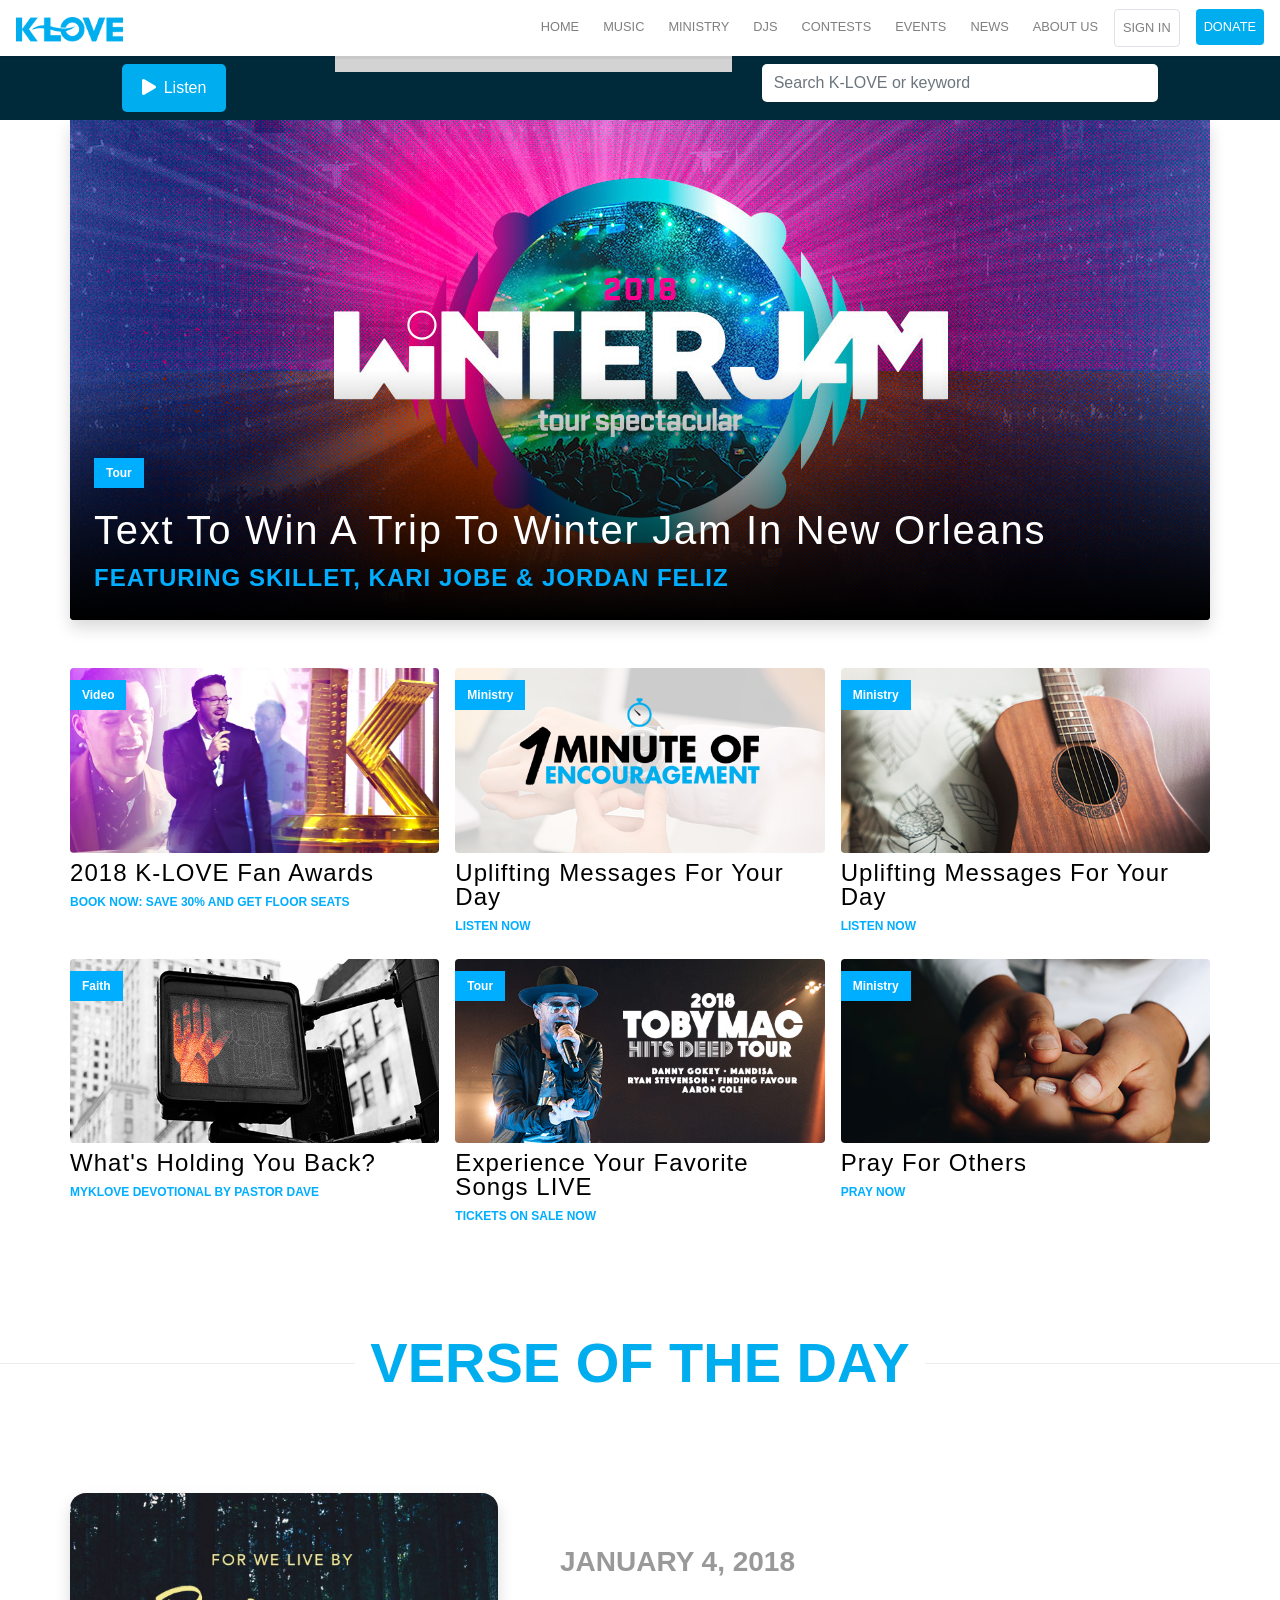
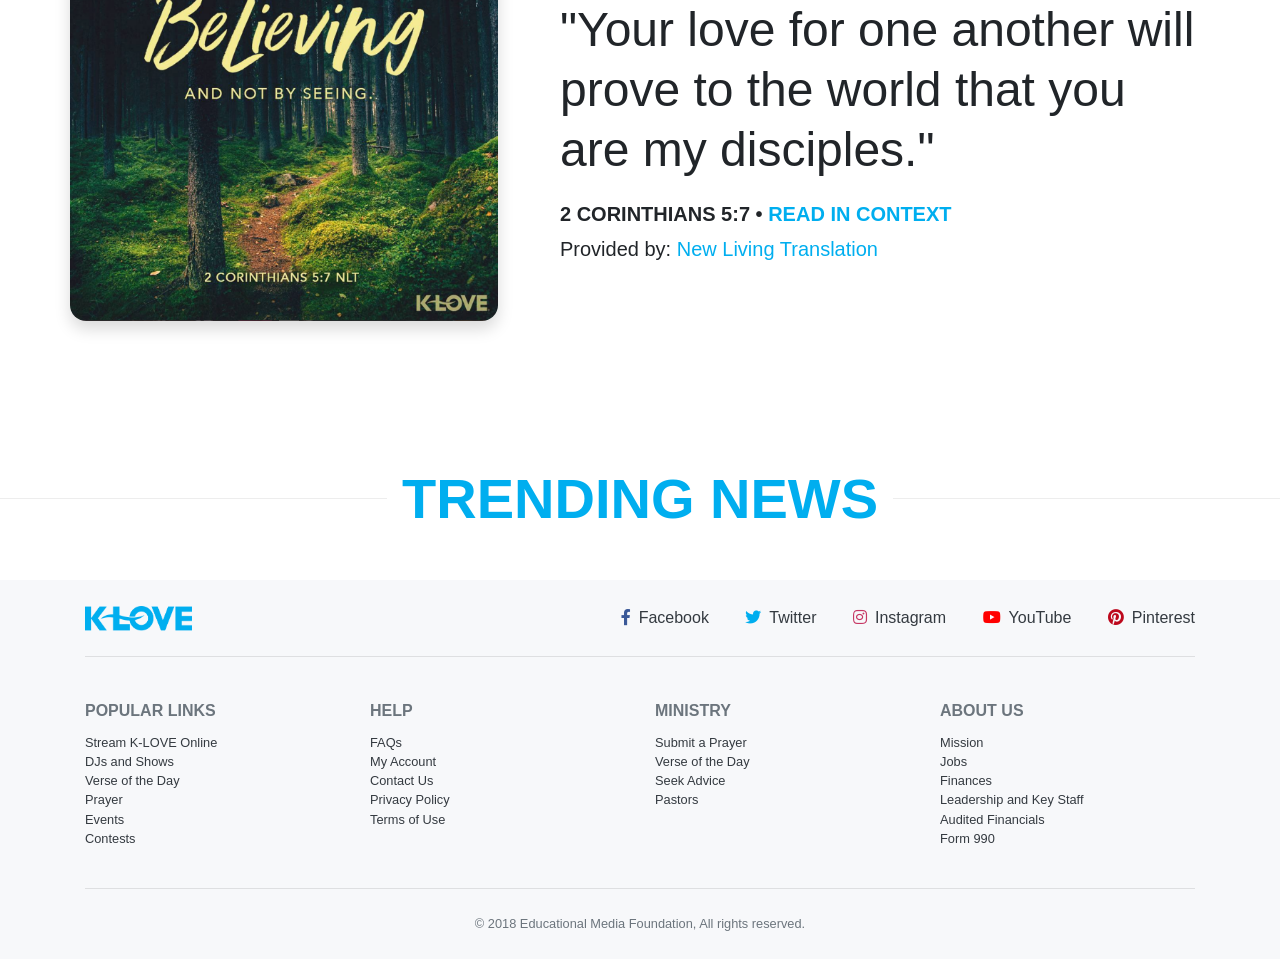
==== homepage-2.html @ 63e2ff3c "Homepage concepts" ====
<!DOCTYPE html>
<html lang="en">
    <head>
        <!-- Required meta tags -->
        <meta charset="utf-8">
        <meta name="viewport" content="width=device-width, initial-scale=1, shrink-to-fit=no">

        <title>Verse of the Day</title>

        <!-- Bootstrap CSS -->
        <link rel="stylesheet" href="https://maxcdn.bootstrapcdn.com/bootstrap/4.0.0-beta.2/css/bootstrap.min.css" integrity="sha384-PsH8R72JQ3SOdhVi3uxftmaW6Vc51MKb0q5P2rRUpPvrszuE4W1povHYgTpBfshb" crossorigin="anonymous">

        <!-- My custom CSS which should be SASS but too bad for now -->
        <link rel="stylesheet" href="css/styles.css">
        <link rel="stylesheet" href="css/jon-2.css">

        <!-- Font Awesome -->
        <link href="https://maxcdn.bootstrapcdn.com/font-awesome/4.7.0/css/font-awesome.min.css" rel="stylesheet">

        <!-- Font Awesome 5 -->
        <link href="https://use.fontawesome.com/releases/v5.0.0/css/all.css" rel="stylesheet">

    </head>

    <body>

        <!-- NAVBAR -->
        <nav class="navbar navbar-expand-lg navbar-light bg-white hard-shadow sticky-top">
            <a class="navbar-brand" href="#">
                <img src="img/logo-klove-cyan.png" height="25" alt="">
            </a>
            <button class="navbar-toggler" type="button" data-toggle="collapse" data-target="#navbarNav" aria-controls="navbarNav" aria-expanded="false" aria-label="Toggle navigation">
                <small><p class="mb-0">MENU</p></small>
            </button>
            <div class="collapse navbar-collapse justify-content-end" id="navbarNav">

                <small>
                    <ul class="navbar-nav">
                        <li class="nav-item ml-2">
                            <a class="nav-link ripple" href="#">HOME</a>
                        </li>
                        <li class="nav-item ml-2">
                            <a class="nav-link ripple" href="#">MUSIC</a>
                        </li>
                        <li class="nav-item ml-2">
                            <a class="nav-link ripple" href="#">MINISTRY</a>
                        </li>
                        <li class="nav-item ml-2">
                            <a class="nav-link ripple" href="#">DJS</a>
                        </li>
                        <li class="nav-item ml-2">
                            <a class="nav-link ripple" href="#">CONTESTS</a>
                        </li>
                        <li class="nav-item ml-2">
                            <a class="nav-link ripple" href="#">EVENTS</a>
                        </li>
                        <li class="nav-item ml-2">
                            <a class="nav-link ripple" href="#">NEWS</a>
                        </li>
                        <li class="nav-item ml-2">
                            <a class="nav-link ripple" href="#">ABOUT US</a>
                        </li>
                        <li class="nav-item">
                            <a class="nav-link rounded bg-white border mx-2" href="#">SIGN IN</a>
                        </li>
                        <li class="nav-item ml-2">
                            <a class="nav-link rounded bg-cyan text-white" href="#">DONATE</a>
                        </li>
                    </ul>
                </small>
            </div>
        </nav>

        <!-- 2ND NAVBAR -->
        <div class="container-fluid temp">
            <div class="row justify-content-center">

                <div class="col-md-2 my-2">
                    <button type="button" class="btn btn-primary ripple"><i class="fas fa-play mr-2"></i>Listen</button>
                </div>

                <div class="col-md-4">
                    <div class="red"></div>
                </div>

                <div class="col-6 col-md-4 my-2">
                    <form class="">
                        <input class="form-control border-0 hard-shadow" type="search" placeholder="Search K-LOVE or keyword" aria-label="Search">
                    </form>
                </div>

            </div>
        </div>

        <!-- CONTENT BEGIN -->
        <div class="container">
            <div class="row">
                <div class="col rounded-bottom shadow mb-md-5 p-0 masthead">
                    <div class="image">
                        <img src="img/masthead.jpg">
                    </div>
                    <div class="overlay">
                        <div class="text p-4 align-bottom">
                            <div class="label">Tour</div>
                            <div class="headline">Text To Win A Trip To Winter Jam In New Orleans</div>
                            <div class="subhead">Featuring Skillet, Kari Jobe &amp; Jordan Feliz</div>
                        </div>
                    </div>
                    
                </div>
            </div>
            <div class="row mb-3 justify-content-center">
                <div class="col mr-md-2 mb-md-2 p-0 tile">
                    <div class="image">
                        <img class="rounded" src="img/tile1.jpg">
                    </div>
                    <div class="label">Video</div>
                    <div class="text pt-2">
                        <div class="headline">2018 K-LOVE Fan Awards</div>
                        <div class="subhead mt-2">Book Now: Save 30% and Get Floor Seats</div>
                    </div>
                </div>
                <div class="col mx-md-2 mb-md-2 p-0 rounded tile">
                    <div class="image">
                        <img class="rounded" src="img/tile2.jpg">
                    </div>
                    <div class="label">Ministry</div>
                    <div class="text pt-2">
                        <div class="headline">Uplifting Messages For Your Day</div>
                        <div class="subhead mt-2">Listen Now</div>
                    </div>
                </div>
                <div class="col ml-md-2 mb-md-2 p-0 rounded tile">
                    <div class="image">
                        <img class="rounded" src="img/tile3.jpg">
                    </div>
                    <div class="label">Ministry</div>
                    <div class="text pt-2">
                        <div class="headline">Uplifting Messages For Your Day</div>
                        <div class="subhead mt-2">Listen Now</div>
                    </div>
                </div>
            </div>
            <div class="row mb-md-5 justify-content-center">
                <div class="col mr-md-2 mb-md-2 p-0 tile">
                    <div class="image">
                        <img class="rounded" src="img/tile4.jpg">
                    </div>
                    <div class="label">Faith</div>
                    <div class="text pt-2">
                        <div class="headline">What's Holding You Back?</div>
                        <div class="subhead mt-2">MyKLOVE Devotional by Pastor Dave</div>
                    </div>
                </div>
                <div class="col mx-md-2 mb-md-2 p-0 tile">
                    <div class="image">
                        <img class="rounded" src="img/tile5.jpg">
                    </div>
                    <div class="label">Tour</div>
                    <div class="text pt-2">
                        <div class="headline">Experience Your Favorite Songs LIVE</div>
                        <div class="subhead mt-2">Tickets On Sale Now</div>
                    </div>
                </div>
                <div class="col ml-md-2 mb-md-2 p-0 tile">
                    <div class="image">
                        <img class="rounded" src="img/tile6.jpg">
                    </div>
                    <div class="label">Ministry</div>
                    <div class="text pt-2">
                        <div class="headline">Pray For Others</div>
                        <div class="subhead mt-2">Pray Now</div>
                    </div>
                </div>
            </div>
        </div>
        <div class="full-width-element">
            <div class="row p-0 m-0">
                <div class="col p-0 m-0">
                    <h2 class="section futura font-weight-bold text-center text-cyan display-4 my-5"><span>Verse of the Day</span></h2>
                </div>
            </div>
        </div>
        <div class="container">
            <div class="row mb-5 py-5 feat-verse">
                <div class="col-5 verse-image">
                    <img class="v-align-middle shadow" src="img/img-verse.png">
                </div>
                <div class="verse col-7">
                    <div class="v-align-middle">
                        <p class="date">January 4, 2018</p>
                        <p class="text my-4">&quot;Your love for one another will prove to the world that you are my disciples.&quot;</p>
                        <p class="reference mb-2">2 Corinthians 5:7 • <a href="#">Read in context</a></p>
                        <p class="translation">Provided by: <a href="#">New Living Translation</a></p>
                    </div>
                </div>
            </div>
        </div>
        <div class="full-width-element">
            <div class="row p-0 m-0">
                <div class="col p-0 m-0">
                    <h2 class="section futura font-weight-bold text-center text-cyan display-4 my-5"><span>Trending News</span></h2>
                </div>
            </div>
        </div>


        <!-- FOOTER -->
        <div class="full-width bg-kllight">
            <div class="container">
                <div class="row justify-content-center">
                    <div class="col-12 col-md-3">
                        <p class="my-4"><img class="" src="img/logo-klove-cyan.png" height="25" alt=""></p>
                    </div>
                    <div class="col-12 col-md-9">
                        <ul class="list-inline my-4 float-right">
                            <li class="list-inline-item"><p class="text-dark mb-0 ml-4"><i class="fab fa-facebook-f mr-2 color-facebook"></i>Facebook</p></li>
                            <li class="list-inline-item"><p class="text-dark mb-0 ml-4"><i class="fab fa-twitter mr-2 text-cyan"></i>Twitter</p></li>
                            <li class="list-inline-item"><p class="text-dark mb-0 ml-4"><i class="fab fa-instagram mr-2 text-magenta"></i>Instagram</p></li>
                            <li class="list-inline-item"><p class="text-dark mb-0 ml-4"><i class="fab fa-youtube mr-2 color-youtube"></i>YouTube</p></li>
                            <li class="list-inline-item"><p class="text-dark mb-0 ml-4"><i class="fab fa-pinterest mr-2 color-pinterest"></i>Pinterest</p></li>
                        </ul>
                    </div>
                </div>

                <div class="row">
                    <div class="col"><hr class="m-0"></div>
                </div>

                <div class="row justify-content-center py-4">
                    <div class="col-5 col-md-3">
                        <ul class="list-unstyled">
                            <li><p class="font-weight-bold text-muted pt-3 mb-2 ">POPULAR LINKS</p></li>
                            <small>
                                <li><a href="#" class="text-dark">Stream K-LOVE Online</a></li>
                                <li><a href="#" class="text-dark">DJs and Shows</a></li>
                                <li><a href="#" class="text-dark">Verse of the Day</a></li>
                                <li><a href="#" class="text-dark">Prayer</a></li>
                                <li><a href="#" class="text-dark">Events</a></li>
                                <li><a href="#" class="text-dark">Contests</a></li>
                            </small>
                        </ul>
                    </div>

                    <div class="col-5 col-md-3">
                        <ul class="list-unstyled">
                            <li><p class="font-weight-bold text-muted pt-3 mb-2">HELP</p></li>
                            <small>
                                <li><a href="#" class="text-dark">FAQs</a></li>
                                <li><a href="#" class="text-dark">My Account</a></li>
                                <li><a href="#" class="text-dark">Contact Us</a></li>
                                <li><a href="#" class="text-dark">Privacy Policy</a></li>
                                <li><a href="#" class="text-dark">Terms of Use</a></li>
                            </small>
                        </ul>
                    </div>

                    <div class="col-5 col-md-3">
                        <ul class="list-unstyled">
                            <li><p class="font-weight-bold text-muted pt-3 mb-2">MINISTRY</p></li>
                            <small>
                                <li><a href="#" class="text-dark">Submit a Prayer</a></li>
                                <li><a href="#" class="text-dark">Verse of the Day</a></li>
                                <li><a href="#" class="text-dark">Seek Advice</a></li>
                                <li><a href="#" class="text-dark">Pastors</a></li>
                            </small>
                        </ul>
                    </div>

                    <div class="col-5 col-md-3">
                        <ul class="list-unstyled">
                            <li><p class="font-weight-bold text-muted pt-3 mb-2">ABOUT US</p></li>
                            <small>
                                <li><a href="#" class="text-dark">Mission</a></li>
                                <li><a href="#" class="text-dark">Jobs</a></li>
                                <li><a href="#" class="text-dark">Finances</a></li>
                                <li><a href="#" class="text-dark">Leadership and Key Staff</a></li>
                                <li><a href="#" class="text-dark">Audited Financials</a></li>
                                <li><a href="#" class="text-dark">Form 990</a></li>
                            </small>
                        </ul>
                    </div>
                </div>

                <div class="row">
                    <div class="col-12"><hr class="m-0"></div>
                    <div class="col my-4">
                        <small><p class="text-center text-muted mb-0">© 2018 Educational Media Foundation, All rights reserved.</p></small>
                    </div>
                </div>

            </div>
        </div>

        <!-- Optional JavaScript -->
        <!-- jQuery first, then Popper.js, then Bootstrap JS -->
        <script src="https://code.jquery.com/jquery-3.2.1.slim.min.js" integrity="sha384-KJ3o2DKtIkvYIK3UENzmM7KCkRr/rE9/Qpg6aAZGJwFDMVNA/GpGFF93hXpG5KkN" crossorigin="anonymous"></script>
        <script src="https://cdnjs.cloudflare.com/ajax/libs/popper.js/1.12.3/umd/popper.min.js" integrity="sha384-vFJXuSJphROIrBnz7yo7oB41mKfc8JzQZiCq4NCceLEaO4IHwicKwpJf9c9IpFgh" crossorigin="anonymous"></script>
        <script src="https://maxcdn.bootstrapcdn.com/bootstrap/4.0.0-beta.2/js/bootstrap.min.js" integrity="sha384-alpBpkh1PFOepccYVYDB4do5UnbKysX5WZXm3XxPqe5iKTfUKjNkCk9SaVuEZflJ" crossorigin="anonymous"></script>
    </body>
</html>
---- css/styles.css ----
/* K-LOVE styles */

@font-face {
    font-family: EnjoytheRideRegular;
    src: url(../img/EnjoytheRideRegular.otf);
}

#header-img {
    background-image: url('../img/wesley-tingey-223059.jpg');
    height: 200px;
    background-size: cover;
    background-position: center;
}


/* NEW PLAYER */

#player-bar {
    background-color: white;
    height: 4em;
    border-radius: 5px;
    margin-top: -2em;
    padding-top: .5em;
    padding-left: .5em;

    -webkit-box-shadow: 0px 3px 0px 0px rgba(0,0,0,0.05);
    -moz-box-shadow: 0px 3px 0px 0px rgba(0,0,0,0.05);
    box-shadow: 0px 3px 0px 0px rgba(0,0,0,0.05);
}

#player-album {
    background-color: gray;
    height: 3em;
    width: 3em;
}

#song-info {
    margin-top: -3em;
    padding-left: 3.75em;
    height: 3em;
}

#song-info p {
    margin-bottom: 0;
}


/* MODAL */

.modal-content {

}


/* NAV */


.breadcrumb {
    background-color: white;
}


/* MISC */

.mfix {
    margin-left: -15px;
    margin-right: -15px;
}

.negmar {
    margin-top: -4.5rem;
}

.negmar-2 {
    margin-top: -6rem;
}

.ic-center {
    margin-top: 35%;
}

.vl {
    border-left: 1px solid;
}

.hl {
    border-bottom: 5px solid #E5F6FD;
}

.v-align-middle {
    position:relative;
    transform:translateY(-50%);
    top:50%;
}

.full-width {
    width: 100vw;
    position: relative;
    left: 50%;
    transform: translateX(-50%);
}

.card {
    border-style: none;
}

.fluid-band {
    width: 100%;
    padding-left: 0;
    margin-left: 0;
    padding-top: 2em;
    padding-bottom: 2em;
}

.shadow {
    -webkit-box-shadow: 0px 13px 39px 0px rgba(226,230,234,0.5);
    -moz-box-shadow: 0px 13px 39px 0px rgba(226,230,234,0.5);
    box-shadow: 0px 13px 39px 0px rgba(226,230,234,0.5);
}

.shadow-2 {
    -webkit-box-shadow: 0px 13px 39px 0px rgba(0,0,0,0.25);
    -moz-box-shadow: 0px 13px 39px 0px rgba(0,0,0,0.25);
    box-shadow: 0px 13px 39px 0px rgba(0,0,0,0.25);
}


.hard-shadow {
    -webkit-box-shadow: 0px 3px 0px 0px rgba(0,0,0,0.05);
    -moz-box-shadow: 0px 3px 0px 0px rgba(0,0,0,0.05);
    box-shadow: 0px 3px 0px 0px rgba(0,0,0,0.05);
}

.op20 {
    opacity: 0.2;
    filter: alpha(opacity=20); /* For IE8 and earlier */
}

/* COLOR */

.text-cyan {
    color: #00AEEF;
}

.red {
    background-color: lightgrey;
    height: 1em;
}

.magenta {
    background-color: #C63663;
}

.orange {
    background-color: #ED6430;
}

.yellow {
    background-color: #FFDF63;
}

.bg-cyan {
    background-color: #00AEEF;
}

.gray {
    background-color: #F7F8FA;
}

.light-cyan {
    background-color: #E5F6FD;
}

.bg-kldark {
    background-color: #273444;
}

.bg-kllight {
    background-color: #F7F8FA;
}

.temp {
    background-color: #E5EAEC;
}


/* SOCIAL */


.color-facebook {
    color: #3b5998;
}

.color-pinterest {
    color: #bd081c;
}

.color-youtube {
    color: red;
}

/* ALERTS */

.alert {
    border-style: none;
    border-radius: 5px;
}


/* COLOR CARDS & TEXT */

.prime-base {
    background-color: #00AEEF;
    height: 5.4em;
    border-radius: .25em;
}

.color-secondary {
    background-color: #000000;
    height: 5.4em;
    border-radius: .25em;
}

.color-highlight-1 {
    background-color: #ED6430;
    height: 5.4em;
    border-radius: .25em;
}

.color-highlight-2 {
    background-color: #FFDF63;
    height: 5.4em;
    border-radius: .25em;
}

.color-highlight-3 {
    background-color: #C63663;
    height: 5.4em;
    border-radius: .25em;
}

.text-magenta {
    color: #C63663;
}

.text-orange {
    color: #ED6430;
}

.text-yellow {
    color: #FFDF63;
}

.text-cyan {
    color: #00AEEF;
}

.text-grad {
    background: linear-gradient(45deg, #00AEEF 0%, #00D7F8 100%);
    -webkit-background-clip: text;
    background-clip: text;
    color: transparent;

}

/* BADGES */

.badge {
    border-radius: 0;
}

.badge-danger {
    background-color: #C63663;
}

.badge-warning {
    background-color: #FFDF63;
}

.badge-primary {
    background-color: #00AEEF;
}

/* TYPOGRAPHY */

.enjoy-font {
    font-family: 'EnjoytheRideRegular', Fallback, sans-serif;
}

h1 {
    color: #343a40;
}

h3 {
    line-height: 1.5em;
}

h4 {
    line-height: 1.5em;
}

h5 {
    line-height: 1.3em;
    letter-spacing: .02em;
}

h6 {
    line-height: 1.4em;
}

a {
    color: #00AEEF;
}

a {
    transition: background-color 0.5s ease;
}

p {
    line-height: 1.75em;
}

a:hover {
    transition: background-color 0.5s ease;
}

.subhead {
    color: #868e96;
    font-weight: 300;
    letter-spacing: 1px;
    font-size: 24px;
}

.section-heading {
    background-color: aqua;
    color: white;
}

.test {
    width: 100%;
    background-color: darkslategray;
}


/* BUTTONS SOLID */

.badge {
    padding: .625em;
    font-weight: 400;
}

.btn-wrap .btn {
    margin-left: 25px;
    margin-bottom: 25px;
}

.btn-primary, .btn-secondary, .btn-warning, .btn-success, .btn-danger, .btn-info, .btn-light, .btn-dark, .btn-link {
    font-weight: 400;
    padding: .75em 1.25em;
    border-width: 0px;
    border-radius: 5px;
    transition: all 0.5s ease;
}

.btn-wrap {
    margin-left: -25px;
}

.btn-primary {
    background-color: #00AEEF;
    transition: all 0.5s ease;
}

.btn-link {
    background-color: #fff;
    color: #00AEEF;
}

.btn-primary:hover {
    background-color: #33BEF2;
    -webkit-box-shadow: 0px 13px 39px 0px rgba(0,174,239,0.3);
    -moz-box-shadow: 0px 13px 39px 0px rgba(0,174,239,0.3);
    box-shadow: 0px 13px 39px 0px rgba(0,174,239,0.3);
    transition: all 0.5s ease;
}

.btn-secondary:hover {
    background-color: #a2aab2;
    -webkit-box-shadow: 0px 13px 39px 0px rgba(134,142,150,0.3);
    -moz-box-shadow: 0px 13px 39px 0px rgba(134,142,150,0.3);
    box-shadow: 0px 13px 39px 0px rgba(134,142,150,0.3);
    transition: all 0.5s ease;
}

.btn-success:hover {
    background-color: #53B86A;
    -webkit-box-shadow: 0px 13px 39px 0px rgba(83,184,106,0.3);
    -moz-box-shadow: 0px 13px 39px 0px rgba(83,184,106,0.3);
    box-shadow: 0px 13px 39px 0px rgba(83,184,106,0.3);

}

.btn-danger:hover {
    background-color: #E35D6A;
    -webkit-box-shadow: 0px 13px 39px 0px rgba(220,53,69,0.3);
    -moz-box-shadow: 0px 13px 39px 0px rgba(220,53,69,0.3);
    box-shadow: 0px 13px 39px 0px rgba(220,53,69,0.3);
}

.btn-warning:hover {
    background-color: #FFCD38;
    -webkit-box-shadow: 0px 13px 39px 0px rgba(255,205,56,0.3);
    -moz-box-shadow: 0px 13px 39px 0px rgba(255,205,56,0.3);
    box-shadow: 0px 13px 39px 0px rgba(255,205,56,0.3);
}

.btn-dark:hover {
    background-color: #5C6166;
    -webkit-box-shadow: 0px 13px 39px 0px rgba(52,58,64,0.3);
    -moz-box-shadow: 0px 13px 39px 0px rgba(52,58,64,0.3);
    box-shadow: 0px 13px 39px 0px rgba(52,58,64,0.3);
}

.btn-light:hover {
    -webkit-box-shadow: 0px 13px 39px 0px rgba(226,230,234,0.5);
    -moz-box-shadow: 0px 13px 39px 0px rgba(226,230,234,0.5);
    box-shadow: 0px 13px 39px 0px rgba(226,230,234,0.5);
}

.btn-info:hover {
    background-color: #45B4C6;
    -webkit-box-shadow: 0px 13px 39px 0px rgba(69,180,198,0.3);
    -moz-box-shadow: 0px 13px 39px 0px rgba(69,180,198,0.3);
    box-shadow: 0px 13px 39px 0px rgba(69,180,198,0.3);
}

.btn-link:hover {
    text-decoration: none;
    background-color: #fff;
    color: #00AEEF;
    -webkit-box-shadow: 0px 13px 39px 0px rgba(134,142,150,0.3);
    -moz-box-shadow: 0px 13px 39px 0px rgba(134,142,150,0.3);
    box-shadow: 0px 13px 39px 0px rgba(134,142,150,0.3);
    transition: all 0.5s ease;
}


/* BUTTONS OUTLINED */

.btn-outline-primary, .btn-outline-secondary, .btn-outline-warning, .btn-outline-success, .btn-outline-danger, .btn-outline-info, .btn-outline-light, .btn-outline-dark {
    font-weight: 300;
    padding: .75em 1.2em;
    border-radius: 5px;
    transition: all 0.5s ease;
}

.btn-outline-light {
    color: #343a40;
    border-color: #b8bfc4;
}

.btn-outline-light:hover {
    color: #fff;
    background-color: #868e96;
    border-color: #868e96;
}

.btn-outline-primary {
    color: #002A3A;
    border-color: #00AEEF;
}

.btn-outline-primary:hover {
    color: #fff;
    border-color: #00AEEF;
    background-color: #00AEEF;
}



/* FORMS */

.form-control {
    padding: .75em 1.2em .75em .75em;
    border-width: 2px;
    border-radius: 5px;
    border-color: #b8bfc4;
}


/* CARD */

.height-fix {
    height: 100%;
    width: 100%;
}

/* RIPPLE EFFECT */

.ripple {
 position: relative;
 overflow: hidden;
 transform: translate3d(0, 0, 0);
}
.ripple:after {
 content: "";
 display: block;
 position: absolute;
 width: 100%;
 height: 100%;
 top: 0;
 left: 0;
 pointer-events: none;
 background-image: radial-gradient(circle, #efefef 10%, transparent 10.01%);
 background-repeat: no-repeat;
 background-position: 50%;
 transform: scale(10, 10);
 opacity: 0;
 transition: transform .5s, opacity 1s;
}
.ripple:active:after {
 transform: scale(0, 0);
 opacity: .3;
 transition: 0s;
}
---- css/jon-2.css ----
body, td, th {
    font-weight:300;
}
.full-width-element {
    width:100%!important;
}
.shadow {
    box-shadow: .5em .5em 1.75em 0em rgba(0,0,0,.2);
    transition:all linear 250ms;

}
.futura {
    font-family:"Futura STD", sans-serif;
    text-transform:uppercase;
}
.temp {
    background-color:#002A3A;
}
.masthead {
    background-color:#ccc;
    height:500px;
    overflow:hidden;
    position:relative;
}
.tile {
    background-color:#fff;
    position:relative;
    transition:all linear 250ms;
}
.label {
    background-color:#00aeff;
    color:#fff;
    display:inline-block;
    font-size:.75em;
    font-weight:600;
    margin:1em 0;
    padding:.5em 1em;
}
.headline {
    color:#fff;
    letter-spacing:.04375em;
}
.subhead {
    color:#00aeff;
    font-weight:600;
    text-transform:uppercase;
}
.masthead .image {
    position:absolute;
    top:50%; left:50%;
    transform:translate(-50%, -50%);
    width:100%;
}
.image img {
    width:100%;
}
.overlay {
    background:rgba(0,0,0,.10);
    background: linear-gradient(transparent, transparent, rgba(0,0,0,1));
    display:table;
    height:100%;
    position:absolute;
    top:0; left:0;
    width:100%;
    z-index:2;
}
.overlay .text {
    background:transparent;
    display:table-cell;
}
.masthead .overlay .text .headline {
    font-size:2.5em;
    font-weight:200;

}
.masthead .overlay .text .subhead {
        font-size:1.5em;
}
.tile .text {
    background:#fff;
}
.tile .text .headline {
    color:#000;
    font-size:1.5em;
    font-weight:300;
    line-height:1;
}
.tile .text .subhead {
    font-size:.75em;
    letter-spacing:normal;
}
.tile .label {
    position:absolute;
    top:0; left:0;
    z-index:1;
}
.section {
    display:block;
    font-weight:400;
    overflow:hidden;
    white-space:nowrap;
}
.section > span {
    position:relative;
    display:inline-block;
}
.section > span:before, .section span:after {
    content:"";
    position:absolute;
    top:50%;
    width:9999px;
    height:1px;
    background:#ededed;
}
.section > span:before {
    right:100%;
    margin:0 15px 0 0;
}
.section > span:after {
    left:100%;
    margin:0 0 0 15px;
}

.feat-verse {
}
.feat-verse .verse-image {
    display:block;
    text-align:left;
    padding:0;
}
.feat-verse .verse-image img {
    border-radius:1em;
    width:90%;
}
.feat-verse .date {
    color:#999;
    display:block;
    font-size:1.75em;
    font-weight:700;
    line-height:1;
    margin:0;
    text-transform:uppercase;
}
.feat-verse .text {
    font-size:3em;
    line-height:1.25em;
}
.feat-verse .reference {
    display:block;
    font-size:1.25em;
    font-weight:bold;
    line-height:1;
    text-transform:uppercase;
}
.feat-verse .translation {
    font-size:1.25em;

}
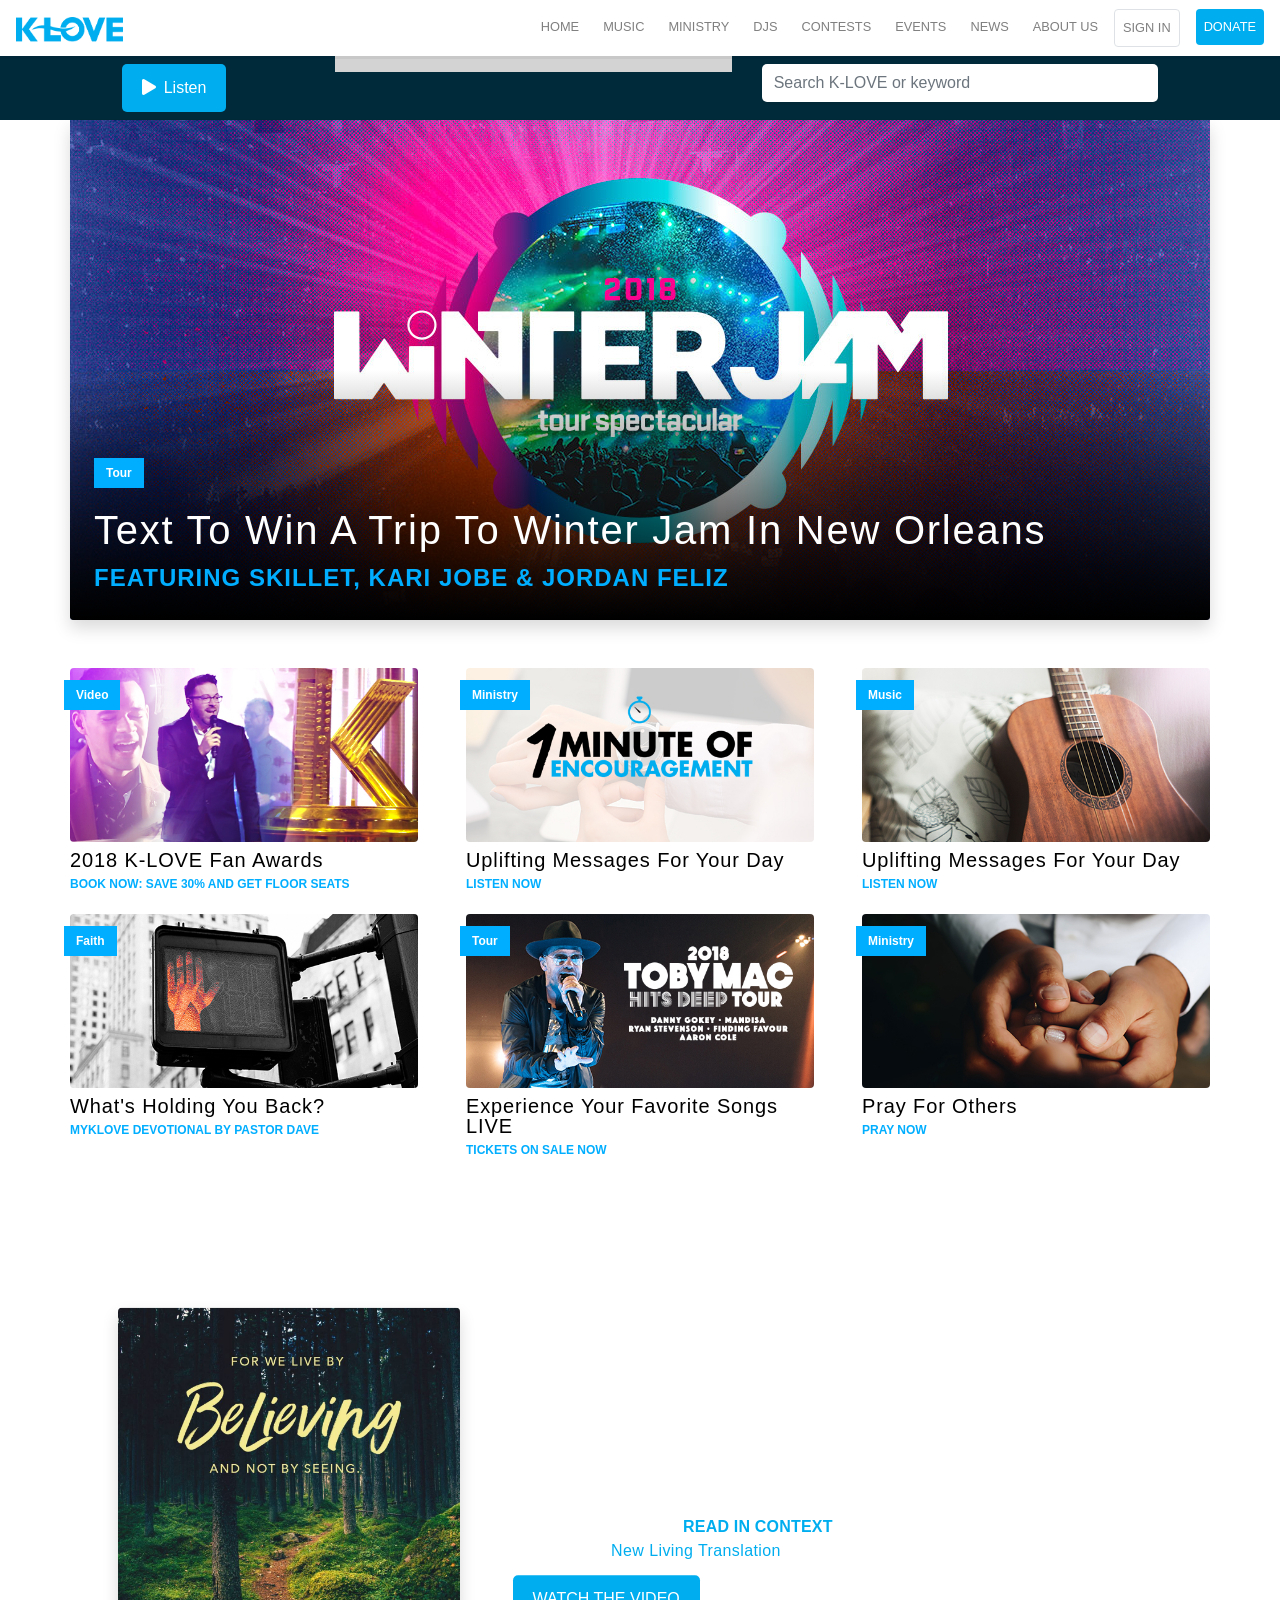
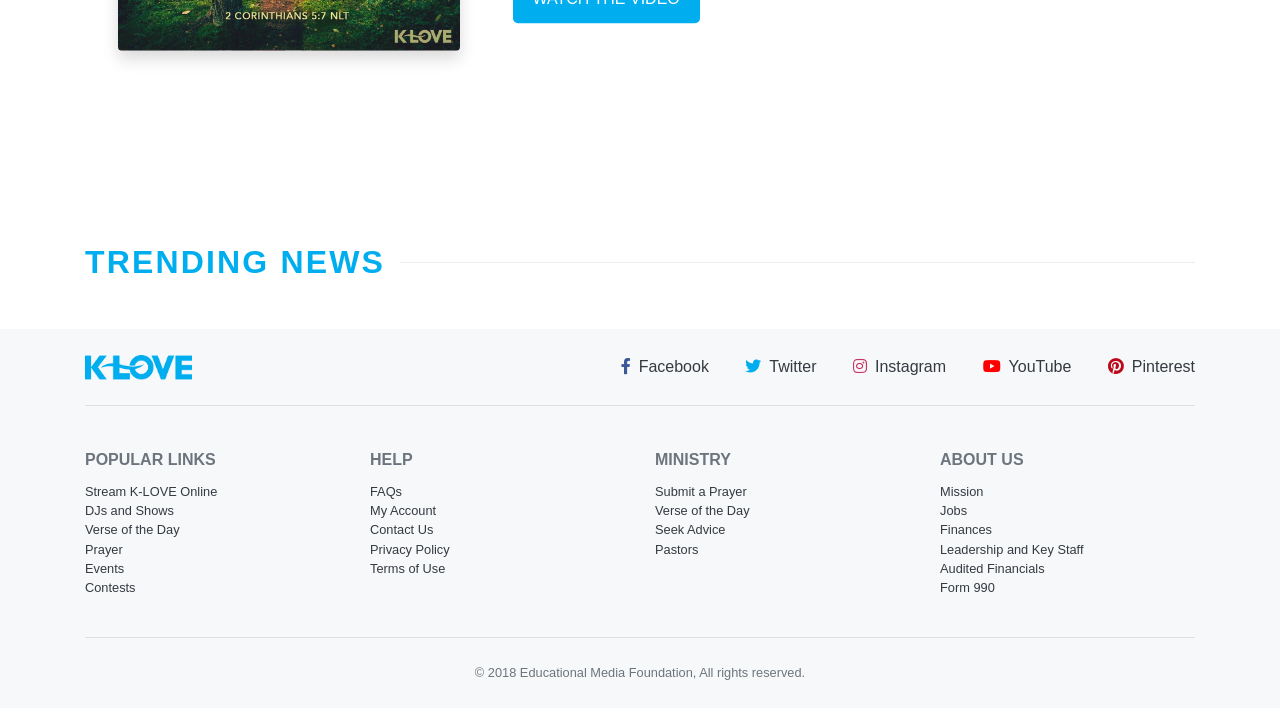
==== commit ec592f59: "tile hovers and votd section" ====
--- a/homepage-2.html
+++ b/homepage-2.html
@@ -95,11 +95,11 @@
         <!-- CONTENT BEGIN -->
         <div class="container">
             <div class="row">
-                <div class="col rounded-bottom shadow mb-md-5 p-0 masthead">
-                    <div class="image">
-                        <img src="img/masthead.jpg">
-                    </div>
-                    <div class="overlay">
+                <div class="col shadow mb-md-5 p-0 masthead">
+                    <div class="image">
+                        <img class="rounded-bottom" src="img/masthead.jpg">
+                    </div>
+                    <div class="overlay rounded">
                         <div class="text p-4 align-bottom">
                             <div class="label">Tour</div>
                             <div class="headline">Text To Win A Trip To Winter Jam In New Orleans</div>
@@ -110,7 +110,7 @@
                 </div>
             </div>
             <div class="row mb-3 justify-content-center">
-                <div class="col mr-md-2 mb-md-2 p-0 tile">
+                <div class="col mr-md-4 mb-md-2 p-0 tile">
                     <div class="image">
                         <img class="rounded" src="img/tile1.jpg">
                     </div>
@@ -120,7 +120,7 @@
                         <div class="subhead mt-2">Book Now: Save 30% and Get Floor Seats</div>
                     </div>
                 </div>
-                <div class="col mx-md-2 mb-md-2 p-0 rounded tile">
+                <div class="col mx-md-4 mb-md-2 p-0 rounded tile">
                     <div class="image">
                         <img class="rounded" src="img/tile2.jpg">
                     </div>
@@ -130,11 +130,11 @@
                         <div class="subhead mt-2">Listen Now</div>
                     </div>
                 </div>
-                <div class="col ml-md-2 mb-md-2 p-0 rounded tile">
+                <div class="col ml-md-4 mb-md-2 p-0 rounded tile">
                     <div class="image">
                         <img class="rounded" src="img/tile3.jpg">
                     </div>
-                    <div class="label">Ministry</div>
+                    <div class="label">Music</div>
                     <div class="text pt-2">
                         <div class="headline">Uplifting Messages For Your Day</div>
                         <div class="subhead mt-2">Listen Now</div>
@@ -142,7 +142,7 @@
                 </div>
             </div>
             <div class="row mb-md-5 justify-content-center">
-                <div class="col mr-md-2 mb-md-2 p-0 tile">
+                <div class="col mr-md-4 mb-md-2 p-0 tile">
                     <div class="image">
                         <img class="rounded" src="img/tile4.jpg">
                     </div>
@@ -152,7 +152,7 @@
                         <div class="subhead mt-2">MyKLOVE Devotional by Pastor Dave</div>
                     </div>
                 </div>
-                <div class="col mx-md-2 mb-md-2 p-0 tile">
+                <div class="col mx-md-4 mb-md-2 p-0 tile">
                     <div class="image">
                         <img class="rounded" src="img/tile5.jpg">
                     </div>
@@ -162,7 +162,7 @@
                         <div class="subhead mt-2">Tickets On Sale Now</div>
                     </div>
                 </div>
-                <div class="col ml-md-2 mb-md-2 p-0 tile">
+                <div class="col ml-md-4 mb-md-2 p-0 tile">
                     <div class="image">
                         <img class="rounded" src="img/tile6.jpg">
                     </div>
@@ -174,32 +174,34 @@
                 </div>
             </div>
         </div>
-        <div class="full-width-element">
+        <div class="full-width-element" style="background: url('https://images.unsplash.com/photo-1481142889578-dda440dacfe1?ixlib=rb-0.3.5&ixid=eyJhcHBfaWQiOjEyMDd9&s=3b458d7ce6ff101d330f24ca7710b1df&auto=format&fit=crop&w=1350&q=80') center fixed no-repeat; background-size: cover;">
+            <div class="container">
+                <div class="row justify-content-center py-5 mb-5">
+                    <div class="col-12 rounded py-5 feat-verse">
+                        <div class="row justify-content-center">
+                            <div class="col-4 verse-image">
+                                <img class="v-align-middle rounded shadow" src="img/img-verse.png">
+                            </div>
+                            <div class="verse col-7">
+                                <div class="v-align-middle">
+                                    <h2 class="text-white display-5 pb-3 mb-4"><span class="futura font-weight-bold">Verse of the Day</span><span class="date pt-3">January 4, 2018</span> </h2>
+                                    <p class="text my-4">&quot;Your love for one another will prove to the world that you are my disciples.&quot;</p>
+                                    <p class="reference mb-2">2 Corinthians 5:7 • <a href="#">Read in context</a></p>
+                                    <p class="translation">Provided by: <a href="#">New Living Translation</a></p>
+                                    <button class="btn btn-primary text-uppercase">Watch The Video</button>
+                                </div>
+                            </div>
+                        </div>  
+                    </div>
+                </div>
+            </div>
+        </div>
+        <div class="container">
             <div class="row p-0 m-0">
                 <div class="col p-0 m-0">
-                    <h2 class="section futura font-weight-bold text-center text-cyan display-4 my-5"><span>Verse of the Day</span></h2>
-                </div>
-            </div>
-        </div>
-        <div class="container">
-            <div class="row mb-5 py-5 feat-verse">
-                <div class="col-5 verse-image">
-                    <img class="v-align-middle shadow" src="img/img-verse.png">
-                </div>
-                <div class="verse col-7">
-                    <div class="v-align-middle">
-                        <p class="date">January 4, 2018</p>
-                        <p class="text my-4">&quot;Your love for one another will prove to the world that you are my disciples.&quot;</p>
-                        <p class="reference mb-2">2 Corinthians 5:7 • <a href="#">Read in context</a></p>
-                        <p class="translation">Provided by: <a href="#">New Living Translation</a></p>
-                    </div>
-                </div>
-            </div>
-        </div>
-        <div class="full-width-element">
-            <div class="row p-0 m-0">
-                <div class="col p-0 m-0">
-                    <h2 class="section futura font-weight-bold text-center text-cyan display-4 my-5"><span>Trending News</span></h2>
+                    <h2 class="section text-cyan my-5">
+                        <span class="futura font-weight-bold">Trending News </span>
+                    </h2>
                 </div>
             </div>
         </div>
--- a/css/jon-2.css
+++ b/css/jon-2.css
@@ -27,6 +27,9 @@
     position:relative;
     transition:all linear 250ms;
 }
+.tile:hover img {
+    transform:scale(1.2);
+}
 .label {
     background-color:#00aeff;
     color:#fff;
@@ -45,6 +48,9 @@
     font-weight:600;
     text-transform:uppercase;
 }
+.image {
+    overflow:hidden;
+}
 .masthead .image {
     position:absolute;
     top:50%; left:50%;
@@ -53,6 +59,8 @@
 }
 .image img {
     width:100%;
+    transition:all ease 500ms;
+    transform:scale(1);
 }
 .overlay {
     background:rgba(0,0,0,.10);
@@ -81,15 +89,17 @@
 }
 .tile .text .headline {
     color:#000;
-    font-size:1.5em;
+    font-size:1.25em;
     font-weight:300;
     line-height:1;
 }
 .tile .text .subhead {
     font-size:.75em;
     letter-spacing:normal;
+    line-height:1
 }
 .tile .label {
+    margin-left:-.5em;
     position:absolute;
     top:0; left:0;
     z-index:1;
@@ -97,6 +107,7 @@
 .section {
     display:block;
     font-weight:400;
+    letter-spacing:.0675em;
     overflow:hidden;
     white-space:nowrap;
 }
@@ -123,36 +134,46 @@
 
 .feat-verse {
 }
+.feat-verse h2 {
+    border-bottom:solid 1px #fff;
+    letter-spacing:.0675em;
+    position:relative;
+}
 .feat-verse .verse-image {
     display:block;
     text-align:left;
     padding:0;
 }
 .feat-verse .verse-image img {
-    border-radius:1em;
     width:90%;
 }
 .feat-verse .date {
-    color:#999;
-    display:block;
-    font-size:1.75em;
-    font-weight:700;
-    line-height:1;
-    margin:0;
-    text-transform:uppercase;
+    color:#fff;
+    font-size:.5em;
+    font-weight:300;
+    letter-spacing:0;
+    float:right;
+    text-transform:normal;
 }
 .feat-verse .text {
-    font-size:3em;
+    color:#fff;
+    font-size:2em;
     line-height:1.25em;
 }
 .feat-verse .reference {
+    color:#fff;
     display:block;
-    font-size:1.25em;
+    font-size:1em;
     font-weight:bold;
+    letter-spacing:.0125em;
     line-height:1;
     text-transform:uppercase;
 }
 .feat-verse .translation {
-    font-size:1.25em;
+    color:#fff;
+    font-size:1em;
+    letter-spacing:.025em;
+    line-height:1;
+
 
 }
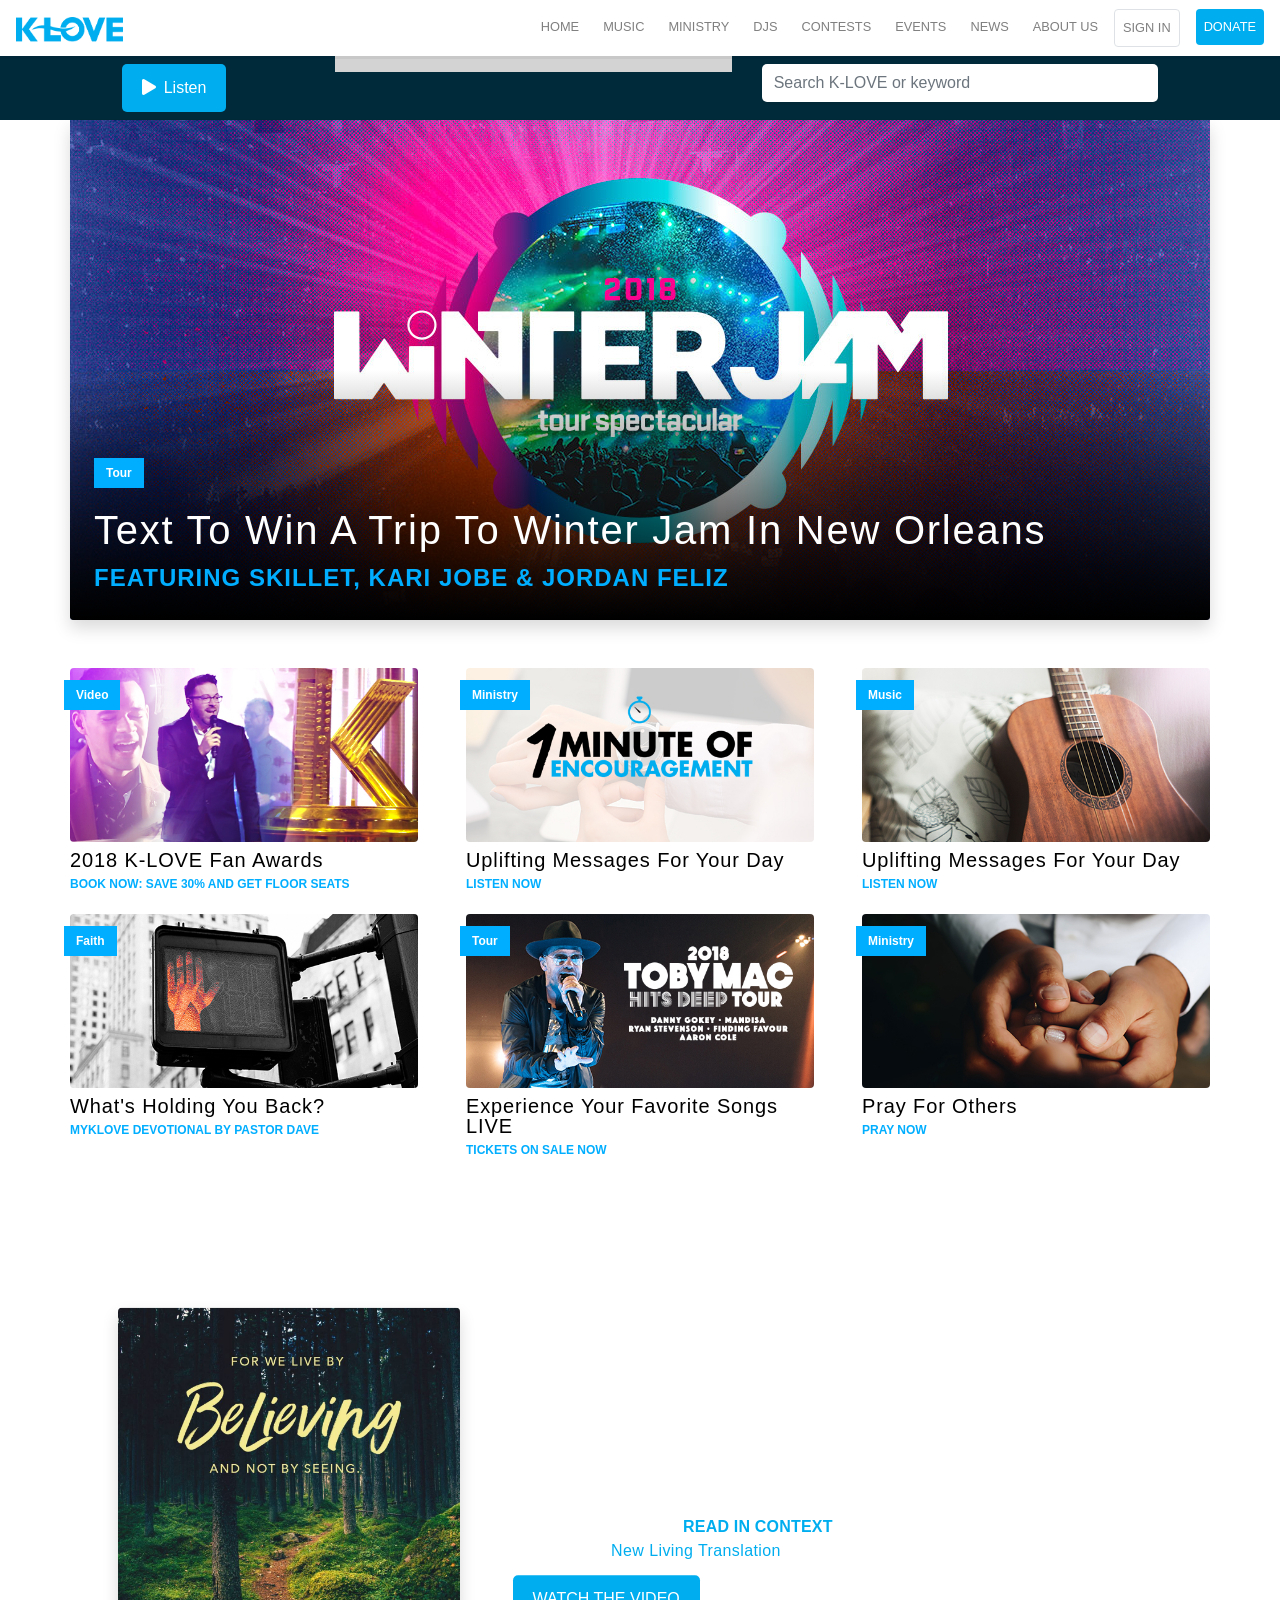
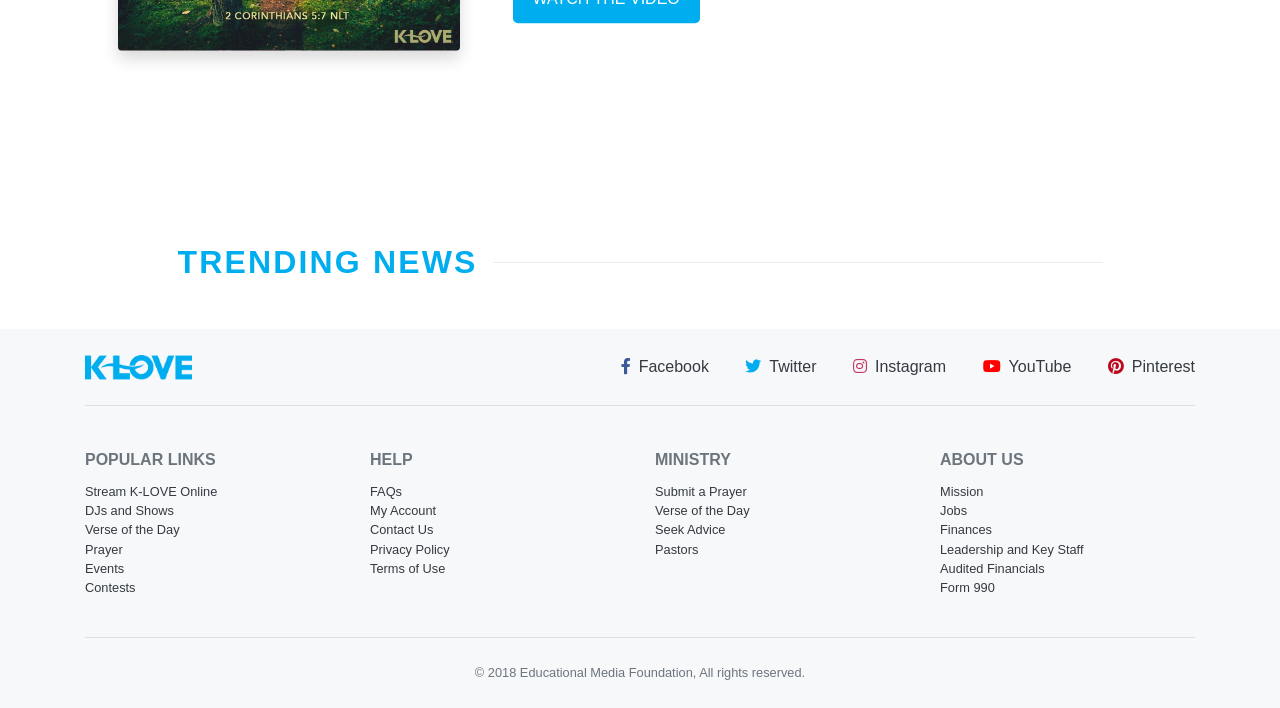
==== commit 06568829: "update" ====
--- a/homepage-2.html
+++ b/homepage-2.html
@@ -111,8 +111,8 @@
             </div>
             <div class="row mb-3 justify-content-center">
                 <div class="col mr-md-4 mb-md-2 p-0 tile">
-                    <div class="image">
-                        <img class="rounded" src="img/tile1.jpg">
+                    <div class="image rounded">
+                        <img src="img/tile1.jpg">
                     </div>
                     <div class="label">Video</div>
                     <div class="text pt-2">
@@ -121,8 +121,8 @@
                     </div>
                 </div>
                 <div class="col mx-md-4 mb-md-2 p-0 rounded tile">
-                    <div class="image">
-                        <img class="rounded" src="img/tile2.jpg">
+                    <div class="image rounded">
+                        <img src="img/tile2.jpg">
                     </div>
                     <div class="label">Ministry</div>
                     <div class="text pt-2">
@@ -131,8 +131,8 @@
                     </div>
                 </div>
                 <div class="col ml-md-4 mb-md-2 p-0 rounded tile">
-                    <div class="image">
-                        <img class="rounded" src="img/tile3.jpg">
+                    <div class="image rounded">
+                        <img src="img/tile3.jpg">
                     </div>
                     <div class="label">Music</div>
                     <div class="text pt-2">
@@ -143,8 +143,8 @@
             </div>
             <div class="row mb-md-5 justify-content-center">
                 <div class="col mr-md-4 mb-md-2 p-0 tile">
-                    <div class="image">
-                        <img class="rounded" src="img/tile4.jpg">
+                    <div class="image rounded">
+                        <img src="img/tile4.jpg">
                     </div>
                     <div class="label">Faith</div>
                     <div class="text pt-2">
@@ -153,8 +153,8 @@
                     </div>
                 </div>
                 <div class="col mx-md-4 mb-md-2 p-0 tile">
-                    <div class="image">
-                        <img class="rounded" src="img/tile5.jpg">
+                    <div class="image rounded">
+                        <img src="img/tile5.jpg">
                     </div>
                     <div class="label">Tour</div>
                     <div class="text pt-2">
@@ -163,8 +163,8 @@
                     </div>
                 </div>
                 <div class="col ml-md-4 mb-md-2 p-0 tile">
-                    <div class="image">
-                        <img class="rounded" src="img/tile6.jpg">
+                    <div class="image rounded">
+                        <img src="img/tile6.jpg">
                     </div>
                     <div class="label">Ministry</div>
                     <div class="text pt-2">
@@ -197,8 +197,8 @@
             </div>
         </div>
         <div class="container">
-            <div class="row p-0 m-0">
-                <div class="col p-0 m-0">
+            <div class="row justify-content-center p-0 m-0">
+                <div class="col-10 p-0 m-0">
                     <h2 class="section text-cyan my-5">
                         <span class="futura font-weight-bold">Trending News </span>
                     </h2>
